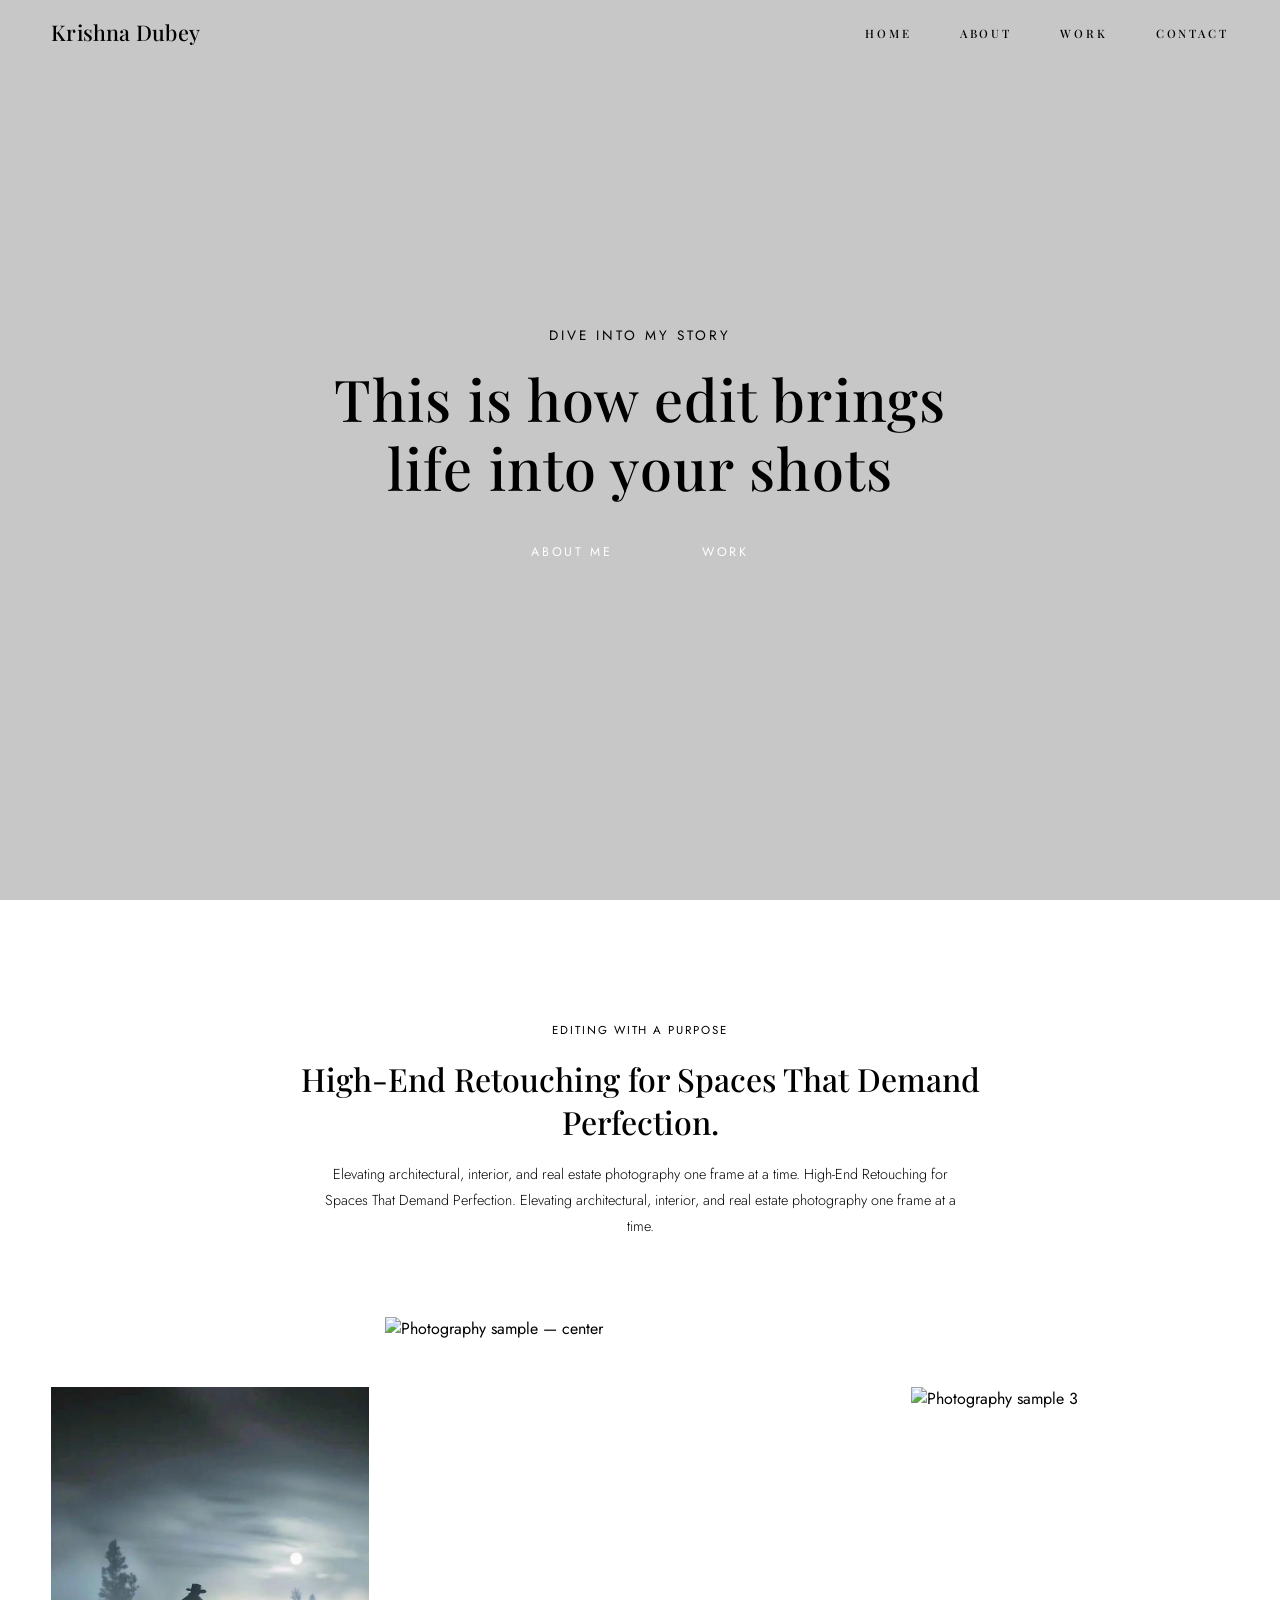
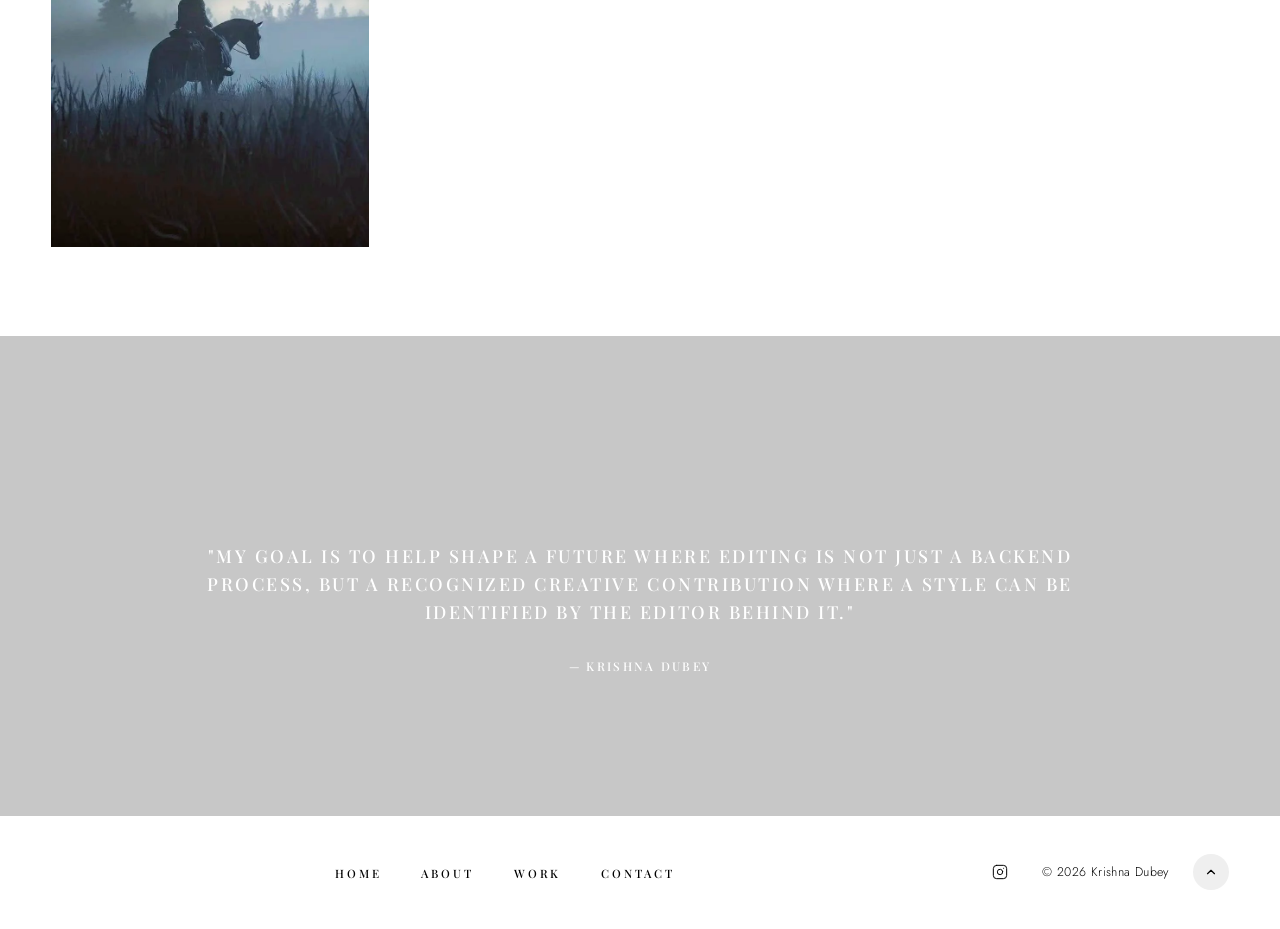
==== index.html @ 898adf87 "initial portfolio website" ====
<!DOCTYPE html>
<html lang="en">
<head>
  <meta charset="utf-8">
  <meta name="viewport" content="width=device-width, initial-scale=1">
  <title>Krishna Dubey</title>
  <link rel="preconnect" href="https://fonts.googleapis.com">
  <link rel="preconnect" href="https://fonts.gstatic.com" crossorigin>
  <link href="https://fonts.googleapis.com/css2?family=Playfair+Display:ital,wght@0,400;0,500;0,600;0,700;1,400&family=Jost:wght@200;300;400;500&display=swap" rel="stylesheet">
  <link rel="stylesheet" href="style.css">
  
</head>
<body>

  <!-- ===== HEADER ===== -->
  <header id="site-header">
    <a href="/" class="logo">Krishna Dubey</a>

    <nav aria-label="Main navigation">
      <ul>
        <li><a href="index.html">Home</a></li>
        <li><a href="about.html" class="active">About</a></li>
        <li><a href="work.html">Work</a></li>
        <li><a href="contact.html">Contact</a></li>
      </ul>
    </nav>

    <button class="nav-toggle" id="nav-toggle" aria-label="Toggle menu" aria-expanded="false">
      <span></span><span></span><span></span>
    </button>
  </header>

  <!-- Mobile Nav Overlay -->
  <div class="mobile-nav" id="mobile-nav" aria-hidden="true">
    <a href="#" onclick="closeMobileNav()">Home</a>
    <a href="#about" onclick="closeMobileNav()">About</a>
    <a href="#work" onclick="closeMobileNav()">Work</a>
    <a href="#contact" onclick="closeMobileNav()">Contact</a>
  </div>

  <!-- ===== HERO ===== -->
  <section class="hero" style="padding-top: 0;">
    <div class="hero__bg"></div>
    <div class="hero__overlay"></div>
    <div class="hero__content">
      <p class="hero__subtitle">Dive into my Story</p>
      <h1 class="hero__title">This is how edit brings life into your shots</h1>
      <div class="hero__buttons">
        <a href="#about" class="btn btn-primary">About Me</a>
        <a href="#work" class="btn btn-secondary">Work</a>
      </div>
    </div>
  </section>

  <!-- ===== TEXT BLOCK ===== -->
  <section class="text-block" id="about">
    <div class="text-block__inner reveal">
      <p class="label-text">Editing with a purpose</p>
      <h2 class="heading-2">High-End Retouching for Spaces That Demand Perfection.</h2>
      <p class="para-2">Elevating architectural, interior, and real estate photography one frame at a time. High-End Retouching for Spaces That Demand Perfection. Elevating architectural, interior, and real estate photography one frame at a time.</p>
    </div>
  </section>

  <!-- ===== GALLERY GRID ===== -->
  <section class="gallery-grid" id="work">
    <div class="gallery-grid__inner">
      <div class="gallery-grid__img gallery-grid__img--left reveal">
        <img
          src="./assets/images/_.webp"
          sizes="(min-width: 900px) 25vw, 50vw"
          alt="Photography sample 1"
          loading="lazy"
        >
      </div>
      <div class="gallery-grid__img gallery-grid__img--center reveal" style="transition-delay:0.12s">
        <img
          src="https://images-pw.pixieset.com/site/NV4471/YPwVkQ/3FA45922-5438-409C-A7E3-BE48A7AAF770_LOGO-affdc757-1500.jpg"
          srcset="https://images-pw.pixieset.com/site/NV4471/YPwVkQ/3FA45922-5438-409C-A7E3-BE48A7AAF770_LOGO-034592bf-300.jpg 300w,
                  https://images-pw.pixieset.com/site/NV4471/YPwVkQ/3FA45922-5438-409C-A7E3-BE48A7AAF770_LOGO-f8b06093-500.jpg 500w,
                  https://images-pw.pixieset.com/site/NV4471/YPwVkQ/3FA45922-5438-409C-A7E3-BE48A7AAF770_LOGO-affdc757-1500.jpg 1500w"
          sizes="(min-width: 900px) 40vw, 100vw"
          alt="Photography sample — center"
          loading="lazy"
          style="object-fit:cover; height:100%; object-position:50% 50%;"
        >
      </div>
      <div class="gallery-grid__img gallery-grid__img--right reveal" style="transition-delay:0.24s">
        <img
          src="https://images-pw.pixieset.com/site/NV4471/xW0max/288A5397-70be3fda-1500.jpg"
          srcset="https://images-pw.pixieset.com/site/NV4471/xW0max/288A5397-dc066a32-300.jpg 300w,
                  https://images-pw.pixieset.com/site/NV4471/xW0max/288A5397-27f3981e-500.jpg 500w,
                  https://images-pw.pixieset.com/site/NV4471/xW0max/288A5397-70be3fda-1500.jpg 1500w"
          sizes="(min-width: 900px) 25vw, 50vw"
          alt="Photography sample 3"
          loading="lazy"
        >
      </div>
    </div>
  </section>

  <!-- ===== QUOTE SECTION ===== -->
  <section class="quote-section">
    <div class="quote-section__bg"></div>
    <div class="quote-section__overlay"></div>
    <div class="quote-section__content reveal">
      <p class="quote-text">"My goal is to help shape a future where editing is not just a backend process, but a recognized creative contribution where a style can be identified by the editor behind it."</p>
      <p class="quote-author">— Krishna Dubey</p>
    </div>
  </section>

  <!-- ===== FOOTER ===== -->
  <footer id="contact">
    <div class="footer__inner">
      <nav class="footer__nav" aria-label="Footer navigation">
        <ul>
          <li><a href="index.html">Home</a></li>
           <li><a href="about.html" class="active">About</a></li>
           <li><a href="work.html">Work</a></li>
           <li><a href="contact.html">Contact</a></li>
        </ul>
      </nav>

      <div class="footer__social">
        <a href="https://www.instagram.com/krishna_d2.0/" target="_blank" rel="noopener noreferrer" aria-label="Instagram">
          <!-- Instagram SVG icon -->
          <svg xmlns="http://www.w3.org/2000/svg" width="16" height="16" viewBox="0 0 24 24" fill="none" stroke="currentColor" stroke-width="1.5" stroke-linecap="round" stroke-linejoin="round">
            <rect x="2" y="2" width="20" height="20" rx="5" ry="5"/><path d="M16 11.37A4 4 0 1 1 12.63 8 4 4 0 0 1 16 11.37z"/><line x1="17.5" y1="6.5" x2="17.51" y2="6.5"/>
          </svg>
        </a>
      </div>

      <p class="footer__copyright">© 2026 Krishna Dubey</p>

      <button class="footer__back-to-top" onclick="window.scrollTo({top:0,behavior:'smooth'})" aria-label="Back to top">
        <svg xmlns="http://www.w3.org/2000/svg" viewBox="0 0 24 24" fill="none" stroke="currentColor" stroke-width="2" stroke-linecap="round" stroke-linejoin="round">
          <polyline points="18 15 12 9 6 15"/>
        </svg>
      </button>
    </div>
  </footer>

  <!---
  <div class="pw-branding">Powered by <a href="https://pixieset.com" target="_blank" rel="noopener">Pixieset</a></div> -->

 
</body>
</html>
---- style.css ----
<style>
    /* ===== CSS VARIABLES ===== */
    :root {
      --bg: #F1F1E2;
      --text: #33372C;
      --detail: #D5DAC2;
      --accent-bg: #FBFBF4;
      --gold: #C4AA70;
      --dark-green: #4B523F;
      --white: #ffffff;
      --overlay: rgba(0,0,0,0.22);
      --transition: 0.38s cubic-bezier(0.4, 0, 0.2, 1);
    }

    /* ===== RESET ===== */
    *, *::before, *::after { box-sizing: border-box; margin: 0; padding: 0; }
    html { scroll-behavior: smooth; }
    body {
      font-family: 'Jost', sans-serif;
      background: var(--bg);
      color: var(--text);
      overflow-x: hidden;
    }
    img { display: block; max-width: 100%; }
    a { text-decoration: none; color: inherit; }
    ul { list-style: none; }

    /* ===== HEADER / NAV ===== */
    
    header {
      position: fixed;
      top: 0; left: 0; right: 0;
      z-index: 100;
      background: var(--bg);
      padding: 0 4vw;
      height: 64px;
      display: flex;
      align-items: center;
      justify-content: space-between;
      border-bottom: 1px solid var(--detail);
      transition: background var(--transition), box-shadow var(--transition);
    }
    header.scrolled {
      box-shadow: 0 2px 24px rgba(51,55,44,0.07);
    }

    .logo {
      font-family: 'Playfair Display', serif;
      font-weight: 500;
      font-size: clamp(1rem, 1.25vw + 0.5rem, 1.35rem);
      letter-spacing: 0.01em;
      color: var(--text);
      transition: color var(--transition);
    }
    .logo:hover { color: var(--gold); }

    nav ul {
      display: flex;
      gap: 3rem;
      align-items: center;
    }
    nav ul li a {
      font-family: 'Playfair Display', serif;
      font-weight: 500;
      font-size: 0.72rem;
      letter-spacing: 0.25em;
      text-transform: uppercase;
      color: var(--text);
      position: relative;
      padding-bottom: 3px;
      transition: color var(--transition);
    }
    nav ul li a::after {
      content: '';
      position: absolute;
      bottom: 0; left: 0;
      width: 0; height: 1px;
      background: var(--gold);
      transition: width var(--transition);
    }
    nav ul li a:hover { color: var(--gold); }
    nav ul li a:hover::after { width: 100%; }

    /* Hamburger */
    .nav-toggle {
      display: none;
      flex-direction: column;
      gap: 5px;
      cursor: pointer;
      padding: 4px;
    }
    .nav-toggle span {
      display: block;
      width: 24px; height: 1.5px;
      background: var(--text);
      transition: transform var(--transition), opacity var(--transition);
    }
    .nav-toggle.open span:nth-child(1) { transform: translateY(6.5px) rotate(45deg); }
    .nav-toggle.open span:nth-child(2) { opacity: 0; }
    .nav-toggle.open span:nth-child(3) { transform: translateY(-6.5px) rotate(-45deg); }

    /* Mobile nav */
    .mobile-nav {
      display: none;
      position: fixed;
      top: 64px; left: 0; right: 0; bottom: 0;
      background: var(--bg);
      z-index: 99;
      flex-direction: column;
      align-items: center;
      justify-content: center;
      gap: 2.5rem;
    }
    .mobile-nav.open { display: flex; }
    .mobile-nav a {
      font-family: 'Playfair Display', serif;
      font-size: clamp(1.8rem, 4vw, 2.5rem);
      font-weight: 500;
      color: var(--text);
      letter-spacing: 0.01em;
      transition: color var(--transition), transform var(--transition);
    }
    .mobile-nav a:hover { color: var(--gold); transform: translateX(8px); }

    /* ===== HERO SECTION ===== */
    .hero {
      position: relative;
      width: 100%;
      height: 100svh;
      min-height: 560px;
      display: flex;
      align-items: center;
      justify-content: center;
      overflow: hidden;
    }
    .hero__bg {
      position: absolute;
      inset: 0;
      background-image: url('https://images-pw.pixieset.com/site/NV4471/xW0mEP/IQ1A8264_2-11186ae3-1500.jpg');
      background-size: cover;
      background-position: 50% 50%;
      transform: scale(1.05);
      transition: transform 0.6s ease;
    }
    .hero:hover .hero__bg { transform: scale(1.0); }
    .hero__overlay {
      position: absolute;
      inset: 0;
      background: rgba(0,0,0,0.22);
    }
    .hero__content {
      position: relative;
      z-index: 2;
      text-align: center;
      padding: 0 2rem;
      display: flex;
      flex-direction: column;
      align-items: center;
      gap: 1.2rem;
      animation: fadeUp 1.2s cubic-bezier(0.22, 1, 0.36, 1) both;
    }
    @keyframes fadeUp {
      from { opacity: 0; transform: translateY(40px); }
      to   { opacity: 1; transform: translateY(0); }
    }
    .hero__subtitle {
      font-family: 'Jost', sans-serif;
      font-weight: 400;
      font-size: 0.85rem;
      letter-spacing: 0.22em;
      text-transform: uppercase;
      color: var(--white);
      animation-delay: 0.1s;
    }
    .hero__title {
      font-family: 'Playfair Display', serif;
      font-weight: 500;
      font-size: clamp(2rem, 4.5vw, 3.8rem);
      line-height: 1.2;
      letter-spacing: 0.02em;
      color: var(--white);
      max-width: 700px;
      animation-delay: 0.2s;
    }
    .hero__buttons {
      display: flex;
      gap: 1.2rem;
      flex-wrap: wrap;
      justify-content: center;
      margin-top: 0.5rem;
      animation-delay: 0.35s;
    }

    /* ===== BUTTONS ===== */
    .btn {
      display: inline-block;
      font-family: 'Jost', sans-serif;
      font-weight: 400;
      font-size: 0.78rem;
      letter-spacing: 0.21em;
      text-transform: uppercase;
      padding: 0.85rem 2.2rem;
      border: none;
      cursor: pointer;
      transition: background var(--transition), color var(--transition), transform var(--transition), box-shadow var(--transition);
      outline: none;
    }
    .btn-primary {
      background: var(--gold); /* #ff4d6d; */
      color:   white; /*var(--white); */
    }
    .btn-primary:hover {
      background: #ff4d6d;; /* var(--dark-green); */
      transform: translateY(-2px);
      box-shadow: 0 6px 24px rgba(0,0,0,0.18);
    }
    .btn-secondary {
      background: var(--gold);
      color: white; 
      /*
      background: #ff4d6d; 
      color:   white;  */
    }
    .btn-secondary:hover {
      background: #ff4d6d;; /* var(--dark-green); */
      transform: translateY(-2px);
      box-shadow: 0 6px 24px rgba(0,0,0,0.18);
    }

    /* ===== TEXT BLOCK ===== */
    .text-block {
      background: var(--bg);
      padding: clamp(4rem, 7vmax, 9rem) 4vw clamp(3.5rem, 6vmax, 8rem);
      display: flex;
      align-items: center;
      justify-content: center;
    }
    .text-block__inner {
      max-width: 820px;
      text-align: center;
      display: flex;
      flex-direction: column;
      gap: 1.2rem;
    }
    .label-text {
      font-family: 'Jost', sans-serif;
      font-weight: 400;
      font-size: 0.72rem;
      letter-spacing: 0.17em;
      text-transform: uppercase;
      color: var(--text);
    }
    .heading-2 {
      font-family: 'Playfair Display', serif;
      font-weight: 500;
      font-size: clamp(1.6rem, 2.5vw, 2.4rem);
      line-height: 1.35;
      letter-spacing: 0;
      color: var(--text);
    }
    .para-2 {
      font-family: 'Jost', sans-serif;
      font-weight: 300;
      font-size: clamp(0.9rem, 1vw, 1rem);
      line-height: 1.8;
      color: var(--text);
      max-width: 660px;
      margin: 0 auto;
    }

    /* ===== ASYMMETRIC GALLERY GRID ===== */
    .gallery-grid {
      background: var(--bg);
      padding: 0 4vw clamp(2rem, 4vmax, 5rem);
    }
    .gallery-grid__inner {
      display: grid;
      grid-template-columns: 1fr 1.6fr 1fr;
      grid-template-rows: auto;
      gap: 16px;
      max-width: 1400px;
      margin: 0 auto;
      align-items: center;
    }
    .gallery-grid__img {
      overflow: hidden;
      position: relative;
    }
    .gallery-grid__img img {
      width: 100%;
      height: 100%;
      object-fit: cover;
      display: block;
      transition: transform 0.65s cubic-bezier(0.25, 0.46, 0.45, 0.94), filter 0.65s ease;
      filter: brightness(1);
    }
    .gallery-grid__img:hover img {
      transform: scale(1.04);
      filter: brightness(0.93);
    }
    .gallery-grid__img--left { height: 460px; }
    .gallery-grid__img--center { height: 600px; }
    .gallery-grid__img--right { height: 460px; }

    /* ===== QUOTE SECTION ===== */
    .quote-section {
      position: relative;
      width: 100%;
      min-height: 480px;
      display: flex;
      align-items: center;
      justify-content: center;
      overflow: hidden;
      padding: clamp(5rem, 9vmax, 12rem) 4vw;
    }
    .quote-section__bg {
      position: absolute;
      inset: 0;
      background-image: url('https://images-pw.pixieset.com/site/NV4471/Zynr8a/288A5354-9b88cc75-1500.jpg');
      background-size: cover;
      background-position: 50% 50%;
      transform: scale(1.04);
      transition: transform 0.6s ease;
    }
    .quote-section:hover .quote-section__bg { transform: scale(1.0); }
    .quote-section__overlay {
      position: absolute;
      inset: 0;
      background: rgba(0,0,0,0.22);
    }
    .quote-section__content {
      position: relative;
      z-index: 2;
      max-width: 880px;
      text-align: center;
      animation: none;
    }
    .quote-text {
      font-family: 'Playfair Display', serif;
      font-weight: 500;
      font-size: clamp(1rem, 1.4vw, 1.3rem);
      line-height: 1.55;
      letter-spacing: 0.14em;
      text-transform: uppercase;
      color:  white; /*var(--white); */
      margin-bottom: 2rem;
    }
    .quote-author {
      font-family: 'Playfair Display', serif;
      font-weight: 500;
      font-size: clamp(0.75rem, 0.9vw, 0.9rem);
      letter-spacing: 0.19em;
      text-transform: uppercase;
      color: white; /*var(--white) */
    }

    /* ===== FOOTER ===== */
    footer {
      background: var(--bg);
      border-top: 1px solid var(--detail);
      padding: clamp(2rem, 3vmax, 3.5rem) 4vw;
    }
    .footer__inner {
      max-width: 1400px;
      margin: 0 auto;
      display: grid;
      grid-template-columns: 1fr auto auto auto;
      align-items: center;
      gap: 1.5rem;
    }
    .footer__nav ul {
      display: flex;
      gap: 2.5rem;
      flex-wrap: wrap;
      justify-content: center;
    }
    .footer__nav ul li a {
      font-family: 'Playfair Display', serif;
      font-weight: 500;
      font-size: 0.72rem;
      letter-spacing: 0.25em;
      text-transform: uppercase;
      color: var(--text);
      transition: color var(--transition);
    }
    .footer__nav ul li a:hover { color: var(--gold); }

    .footer__social a {
      display: flex;
      align-items: center;
      justify-content: center;
      color: var(--text);
      font-size: 1.1rem;
      width: 36px; height: 36px;
      border-radius: 50%;
      border: 1px solid var(--detail);
      transition: color var(--transition), border-color var(--transition), transform var(--transition);
    }
    .footer__social a:hover {
      color: var(--gold);
      border-color: var(--gold);
      transform: scale(1.12);
    }

    .footer__copyright {
      font-size: 0.78rem;
      font-weight: 300;
      color: var(--text);
      letter-spacing: 0.03em;
    }

    .footer__back-to-top {
      display: flex;
      align-items: center;
      justify-content: center;
      width: 36px; height: 36px;
      border: 1px solid var(--detail);
      border-radius: 50%;
      cursor: pointer;
      transition: border-color var(--transition), transform var(--transition);
      color: var(--text);
    }
    .footer__back-to-top:hover {
      border-color: var(--gold);
      transform: translateY(-3px);
      color: var(--gold);
    }
    .footer__back-to-top svg { width: 14px; height: 14px; }

    /* ===== PIXIESET BRANDING (hidden in clone) ===== */
    .pw-branding {
      text-align: center;
      padding: 0.6rem;
      font-size: 0.72rem;
      color: var(--text);
      opacity: 0.45;
      border-top: 1px solid var(--detail);
      background: var(--bg);
    }
    .pw-branding a { color: inherit; }

    /* ===== SCROLL REVEAL ===== */
    .reveal {
      opacity: 1; 
      transform: translateY(32px);
      transition: opacity 0.75s cubic-bezier(0.22, 1, 0.36, 1), transform 0.75s cubic-bezier(0.22, 1, 0.36, 1);
    }
    .reveal.visible {
      opacity: 1;
      transform: translateY(0);
    }

    .active {
      color: var(--gold);
    }

    /* ===== RESPONSIVE ===== */
    @media (max-width: 900px) {
      nav ul { display: none; }
      .nav-toggle { display: flex; }

      .gallery-grid__inner {
        grid-template-columns: 1fr 1fr;
        grid-template-rows: auto auto;
      }
      .gallery-grid__img--left { height: 300px; }
      .gallery-grid__img--center { height: 420px; grid-column: 1 / -1; order: -1; }
      .gallery-grid__img--right { height: 300px; }

      .footer__inner {
        grid-template-columns: 1fr;
        text-align: center;
      }
      .footer__nav ul { justify-content: center; gap: 1.5rem; }
      .footer__social { display: flex; justify-content: center; }
      .footer__back-to-top { margin: 0 auto; }
    }

    @media (max-width: 560px) {
      .gallery-grid__inner {
        grid-template-columns: 1fr;
      }
      .gallery-grid__img--left,
      .gallery-grid__img--right { height: 260px; }
      .gallery-grid__img--center { height: 340px; }
    }





  </style>
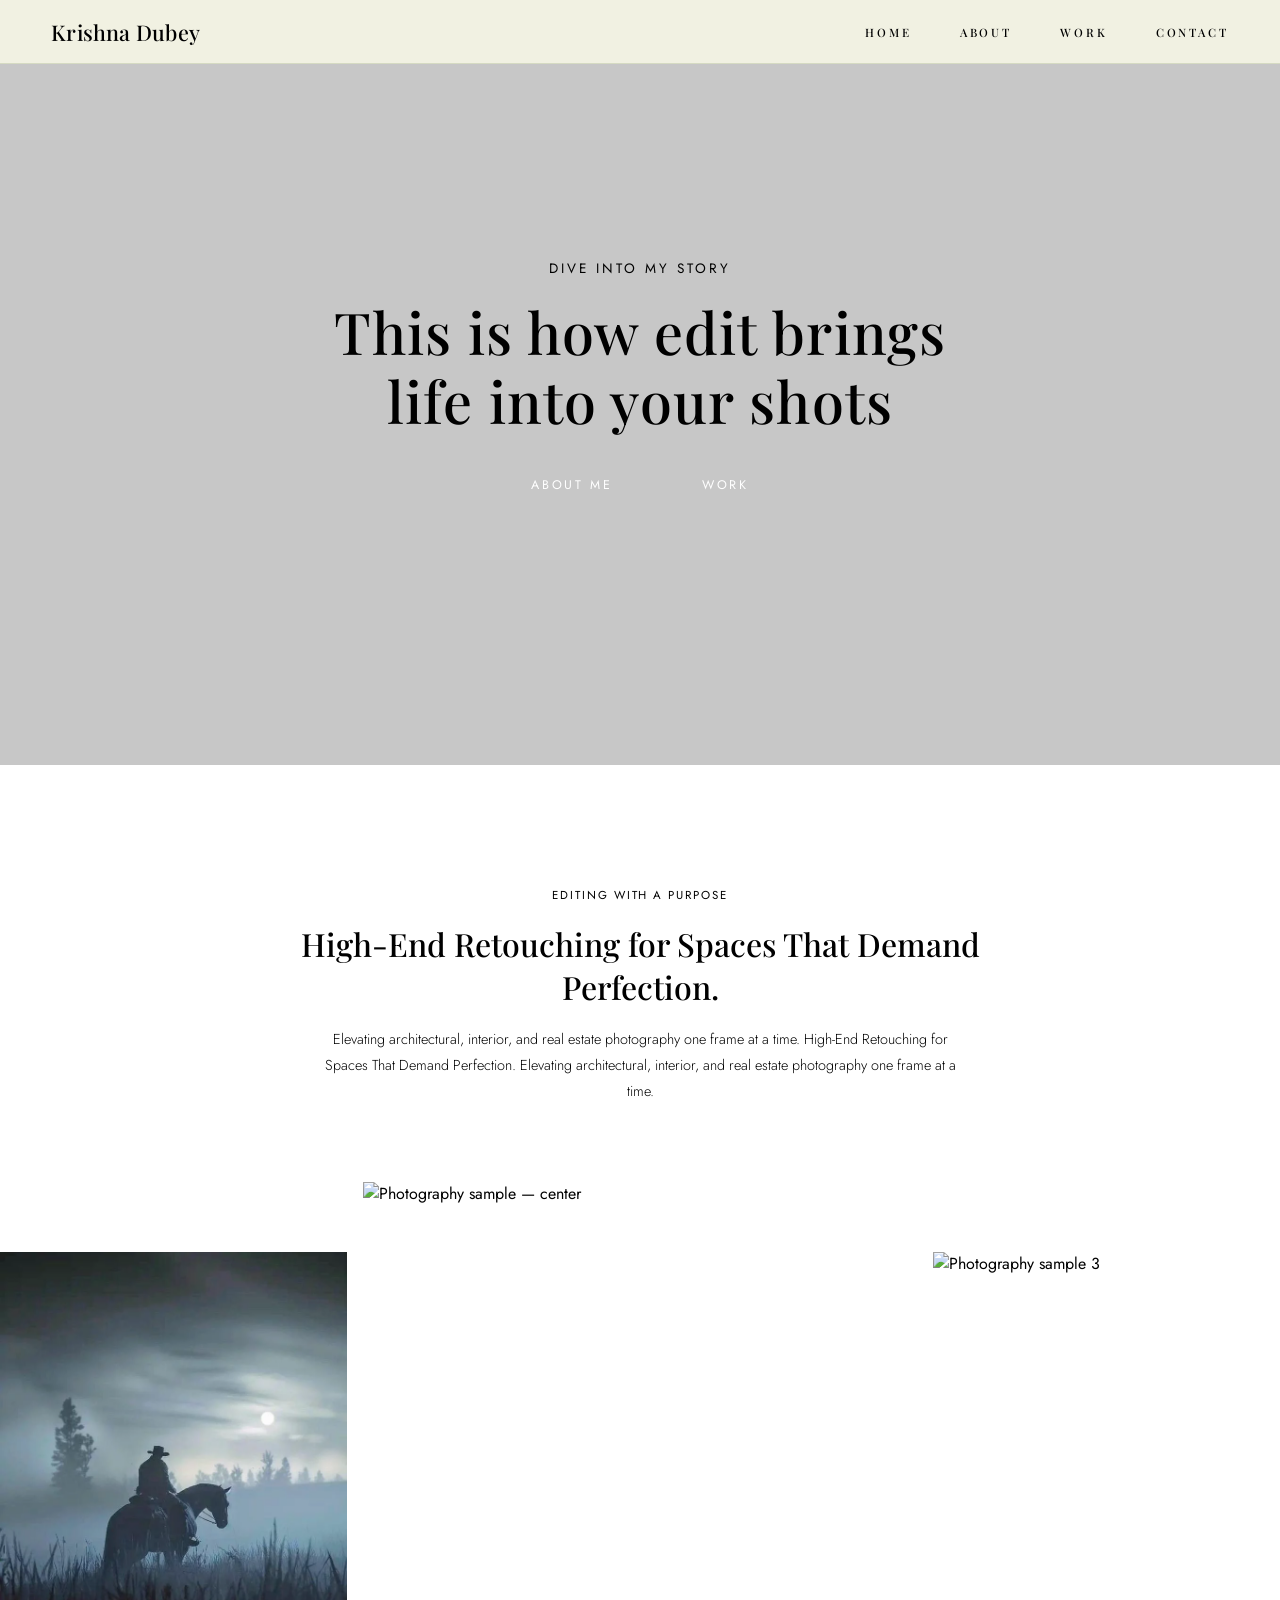
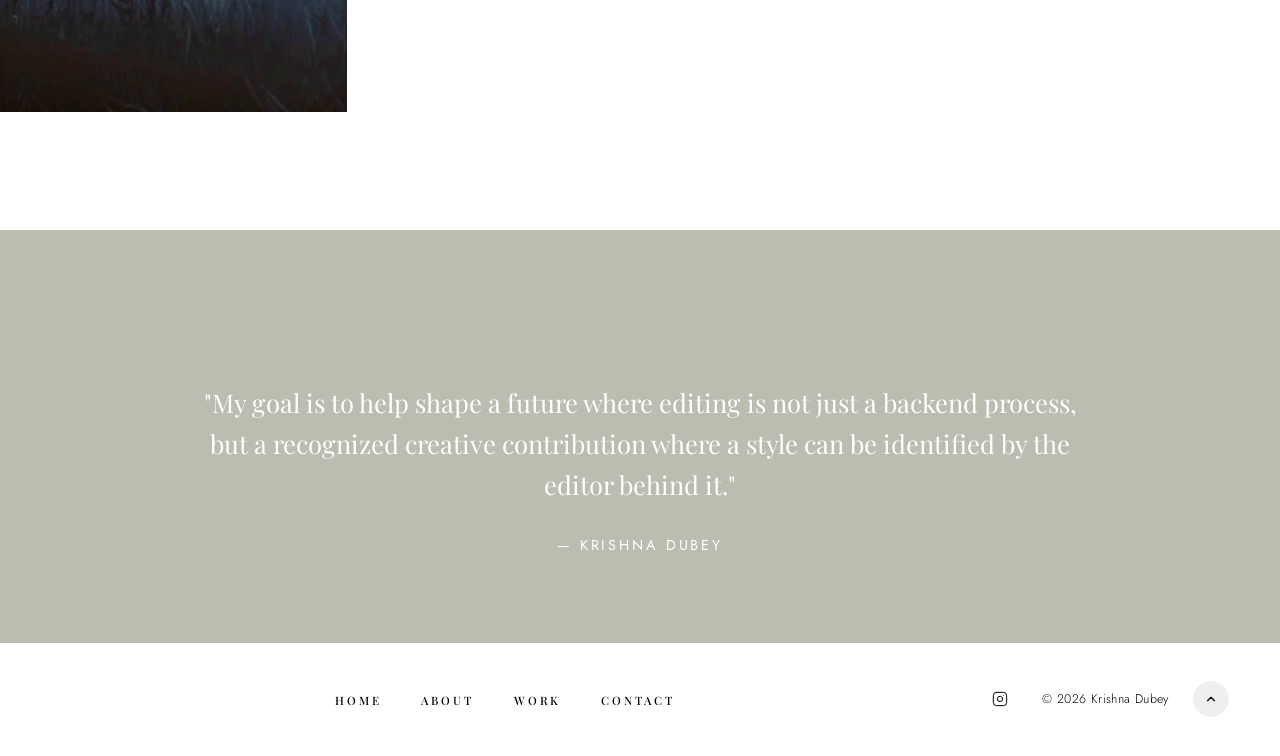
==== commit 1954ecff: "updating code for header backround" ====
--- a/index.html
+++ b/index.html
@@ -28,14 +28,16 @@
     <button class="nav-toggle" id="nav-toggle" aria-label="Toggle menu" aria-expanded="false">
       <span></span><span></span><span></span>
     </button>
+    
   </header>
+
 
   <!-- Mobile Nav Overlay -->
   <div class="mobile-nav" id="mobile-nav" aria-hidden="true">
-    <a href="#" onclick="closeMobileNav()">Home</a>
-    <a href="#about" onclick="closeMobileNav()">About</a>
-    <a href="#work" onclick="closeMobileNav()">Work</a>
-    <a href="#contact" onclick="closeMobileNav()">Contact</a>
+    <a href="index.html" onclick="closeMobileNav()">Home</a>
+    <a href="about.html" onclick="closeMobileNav()">About</a>
+    <a href="work.html" onclick="closeMobileNav()">Work</a>
+    <a href="contact.html" onclick="closeMobileNav()">Contact</a>
   </div>
 
   <!-- ===== HERO ===== -->
@@ -66,7 +68,7 @@
     <div class="gallery-grid__inner">
       <div class="gallery-grid__img gallery-grid__img--left reveal">
         <img
-          src="./assets/images/_.webp"
+          src="./assets/images/temp1.webp"
           sizes="(min-width: 900px) 25vw, 50vw"
           alt="Photography sample 1"
           loading="lazy"
@@ -139,8 +141,21 @@
     </div>
   </footer>
 
-  <!---
-  <div class="pw-branding">Powered by <a href="https://pixieset.com" target="_blank" rel="noopener">Pixieset</a></div> -->
+
+<script>
+const toggle = document.getElementById("nav-toggle");
+const mobileNav = document.getElementById("mobile-nav");
+
+toggle.addEventListener("click", () => {
+  toggle.classList.toggle("open");
+  mobileNav.classList.toggle("open");
+});
+
+function closeMobileNav() {
+  toggle.classList.remove("open");
+  mobileNav.classList.remove("open");
+}
+</script>
 
  
 </body>
--- a/style.css
+++ b/style.css
@@ -26,6 +26,8 @@
     ul { list-style: none; }
 
     /* ===== HEADER / NAV ===== */
+
+     /*
     
     header {
       position: fixed;
@@ -40,6 +42,23 @@
       border-bottom: 1px solid var(--detail);
       transition: background var(--transition), box-shadow var(--transition);
     }
+    */ 
+
+    header {
+      position: fixed;
+      top: 0;
+      left: 0;
+      width: 100%;
+      height: 64px;
+      background: #F1F1E2;
+      border-bottom: 1px solid #D5DAC2;
+      z-index: 9999;
+      display: flex;
+      align-items: center;
+      justify-content: space-between;
+      padding: 0 4vw;
+    }
+
     header.scrolled {
       box-shadow: 0 2px 24px rgba(51,55,44,0.07);
     }
@@ -126,8 +145,9 @@
     .hero {
       position: relative;
       width: 100%;
-      height: 100svh;
-      min-height: 560px;
+      /* height: 100svh; */
+      min-height: 85vh;
+      /* min-height: 560px; */
       display: flex;
       align-items: center;
       justify-content: center;
@@ -270,8 +290,13 @@
 
     /* ===== ASYMMETRIC GALLERY GRID ===== */
     .gallery-grid {
+      /*
       background: var(--bg);
       padding: 0 4vw clamp(2rem, 4vmax, 5rem);
+      */
+      position: relative;
+      z-index: 2;
+      margin-bottom: 60px;
     }
     .gallery-grid__inner {
       display: grid;
@@ -304,6 +329,7 @@
 
     /* ===== QUOTE SECTION ===== */
     .quote-section {
+      /*
       position: relative;
       width: 100%;
       min-height: 480px;
@@ -312,6 +338,14 @@
       justify-content: center;
       overflow: hidden;
       padding: clamp(5rem, 9vmax, 12rem) 4vw;
+      */
+      position: relative;
+      width: 100%;
+      padding: 120px 20px;
+      margin-top: 80px;
+      background: #F1F1E2;
+      overflow: hidden;
+      z-index: 1;
     }
     .quote-section__bg {
       position: absolute;
@@ -329,29 +363,49 @@
       background: rgba(0,0,0,0.22);
     }
     .quote-section__content {
+      /*
       position: relative;
       z-index: 2;
       max-width: 880px;
       text-align: center;
       animation: none;
+      */
+      max-width: 900px;
+      margin: 0 auto;
+      text-align: center;
+      position: relative;
+      z-index: 2;
     }
     .quote-text {
+      /*
       font-family: 'Playfair Display', serif;
       font-weight: 500;
       font-size: clamp(1rem, 1.4vw, 1.3rem);
       line-height: 1.55;
       letter-spacing: 0.14em;
       text-transform: uppercase;
-      color:  white; /*var(--white); */
+      color:  white; /*var(--white); 
       margin-bottom: 2rem;
+      */
+      font-size: clamp(1.4rem, 2vw, 2.4rem);
+      line-height: 1.6;
+      font-family: 'Playfair Display', serif;
+      color:  white; 
     }
     .quote-author {
+      /*
       font-family: 'Playfair Display', serif;
       font-weight: 500;
       font-size: clamp(0.75rem, 0.9vw, 0.9rem);
       letter-spacing: 0.19em;
       text-transform: uppercase;
-      color: white; /*var(--white) */
+      color: white; //var(--white) 
+      */
+      margin-top: 30px;
+      font-size: 0.9rem;
+      letter-spacing: 0.2em;
+      text-transform: uppercase;
+      color: white;
     }
 
     /* ===== FOOTER ===== */
@@ -486,7 +540,112 @@
     }
 
 
-
-
+/* =========================
+   MOBILE RESPONSIVE FIXES
+========================= */
+
+
+@media (max-width: 768px) {
+
+  /* HEADER */
+  header {
+    position: fixed;
+    top: 0;
+    left: 0;
+    width: 100%;
+    height: 60px;
+    padding: 0 18px;
+    background: #F1F1E2;
+    display: flex;
+    align-items: center;
+    justify-content: space-between;
+    z-index: 9999;
+  }
+
+  /* LOGO */
+  .logo {
+    font-size: 0.95rem;
+    letter-spacing: 0.03em;
+    z-index: 10000;
+  }
+
+  /* HIDE DESKTOP NAV */
+  nav ul {
+    display: none;
+  }
+
+  /* HAMBURGER */
+  .nav-toggle {
+    display: flex;
+    flex-direction: column;
+    gap: 5px;
+    background: none;
+    border: none;
+    cursor: pointer;
+    z-index: 10000;
+  }
+
+  .nav-toggle span {
+    width: 24px;
+    height: 2px;
+    background: #33372C;
+    display: block;
+  }
+
+  /* MOBILE NAV */
+  .mobile-nav {
+    position: fixed;
+    top: 60px;
+    left: 0;
+    width: 100%;
+    height: calc(100vh - 60px);
+    background: #F1F1E2;
+
+    display: none;
+
+    flex-direction: column;
+    justify-content: center;
+    align-items: center;
+
+    gap: 32px;
+
+    z-index: 9998;
+  }
+
+  .mobile-nav.open {
+    display: flex;
+  }
+
+  .mobile-nav a {
+    font-size: 1.5rem;
+    font-family: 'Playfair Display', serif;
+  }
+
+  /* HERO */
+  .hero {
+    min-height: 85vh;
+    padding: 100px 20px 60px;
+  }
+
+  .hero__title {
+    font-size: 2rem;
+    line-height: 1.2;
+    text-align: center;
+  }
+
+  .hero__subtitle {
+    text-align: center;
+  }
+
+  .hero__buttons {
+    flex-direction: column;
+    align-items: center;
+  }
+
+}
+
+body {
+  overflow-x: hidden;
+}
 
   </style>
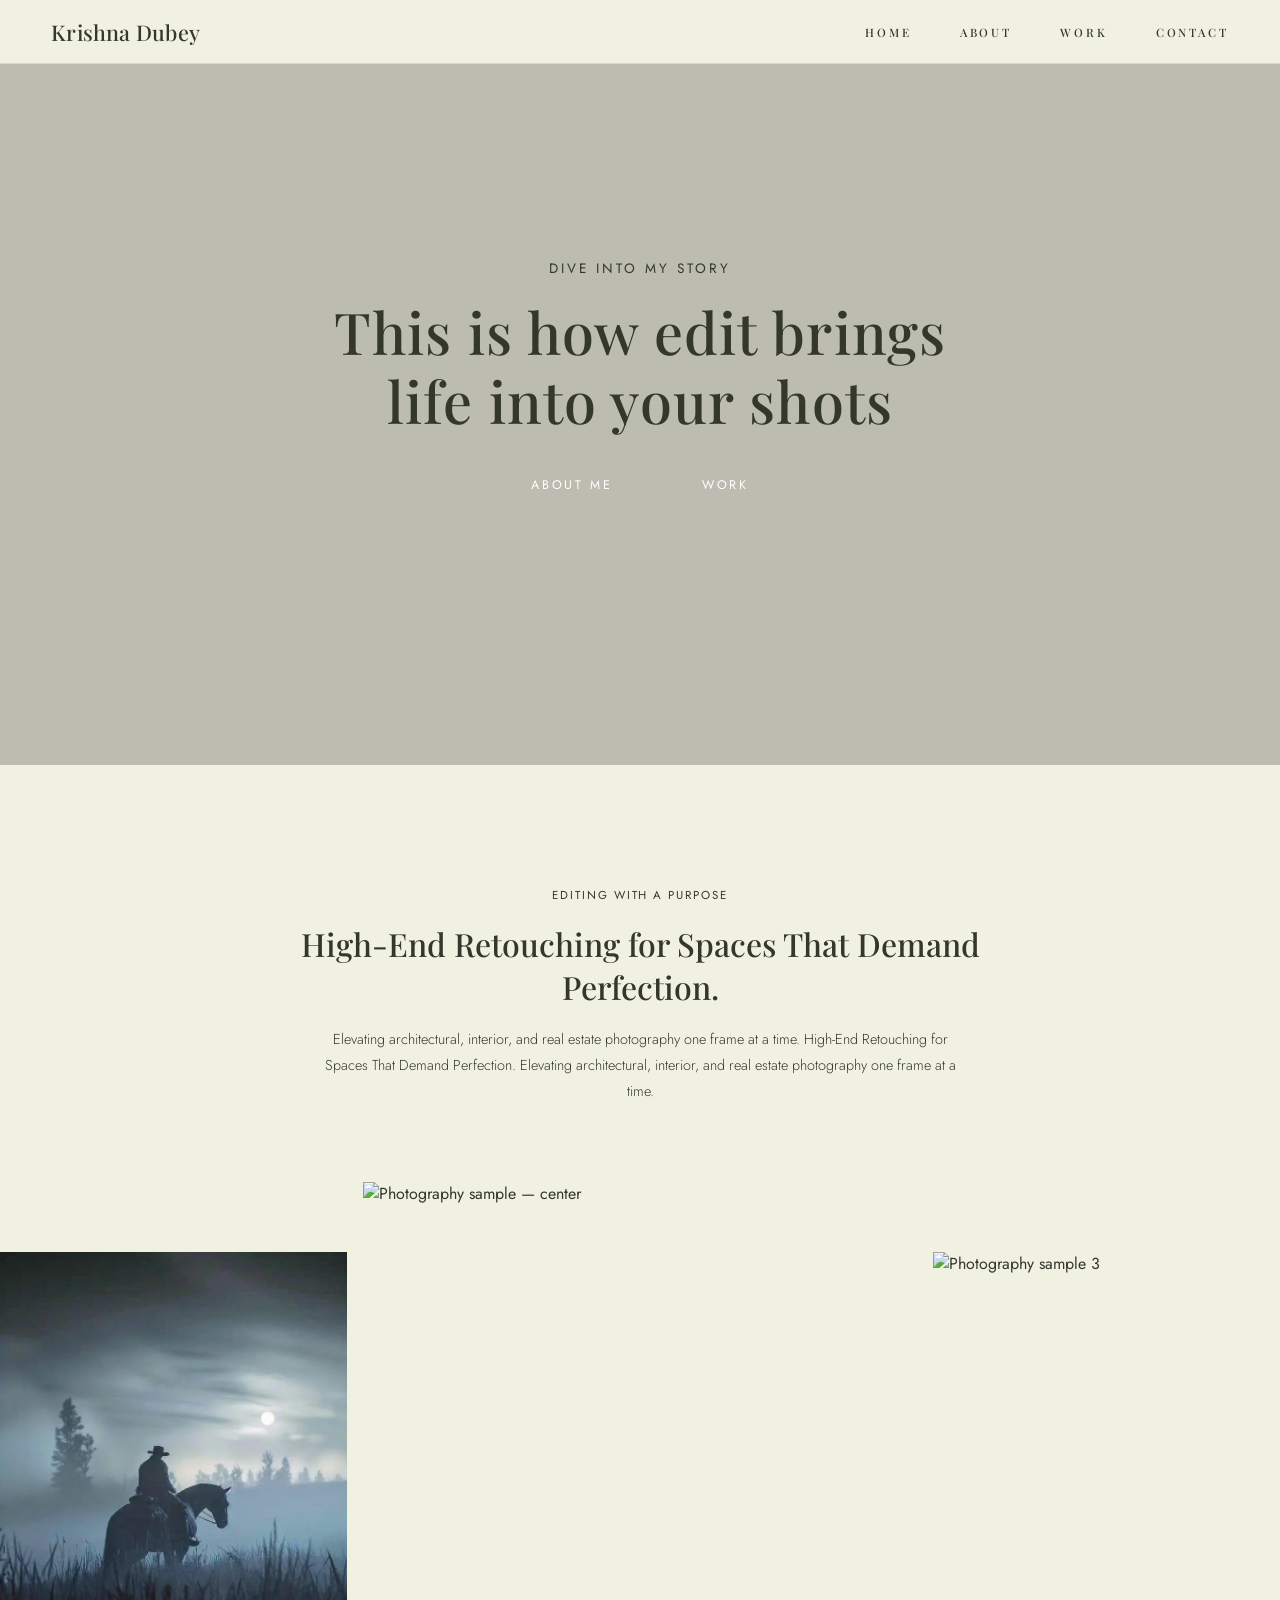
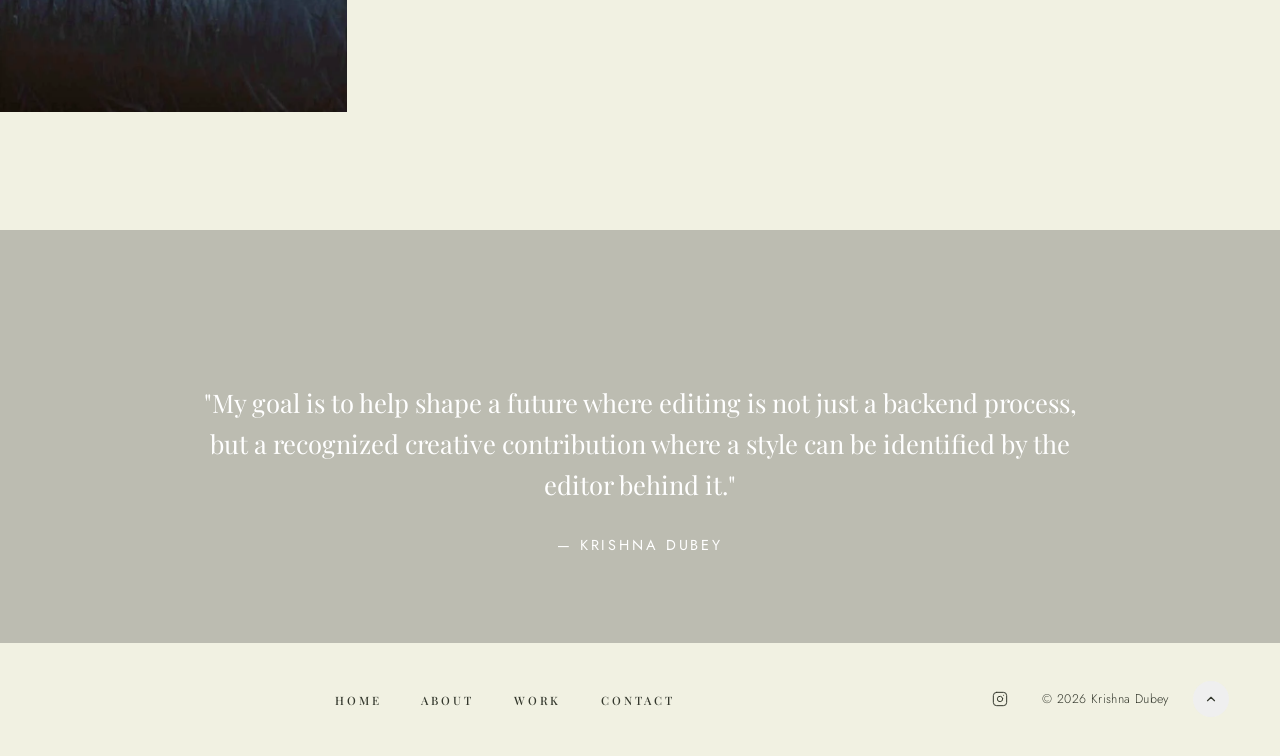
==== commit db322b61: "committing winter sun related changes" ====
--- a/index.html
+++ b/index.html
@@ -48,8 +48,8 @@
       <p class="hero__subtitle">Dive into my Story</p>
       <h1 class="hero__title">This is how edit brings life into your shots</h1>
       <div class="hero__buttons">
-        <a href="#about" class="btn btn-primary">About Me</a>
-        <a href="#work" class="btn btn-secondary">Work</a>
+        <a href="about.html" class="btn btn-primary">About Me</a>
+        <a href="work.html" class="btn btn-secondary">Work</a>
       </div>
     </div>
   </section>
--- a/style.css
+++ b/style.css
@@ -413,6 +413,7 @@
       background: var(--bg);
       border-top: 1px solid var(--detail);
       padding: clamp(2rem, 3vmax, 3.5rem) 4vw;
+      
     }
     .footer__inner {
       max-width: 1400px;
@@ -645,7 +646,9 @@
 }
 
 body {
-  overflow-x: hidden;
+  /*overflow-x: hidden; */
+  background-color: #F1F1E2; 
+  color: #33372C;
 }
 
   </style>
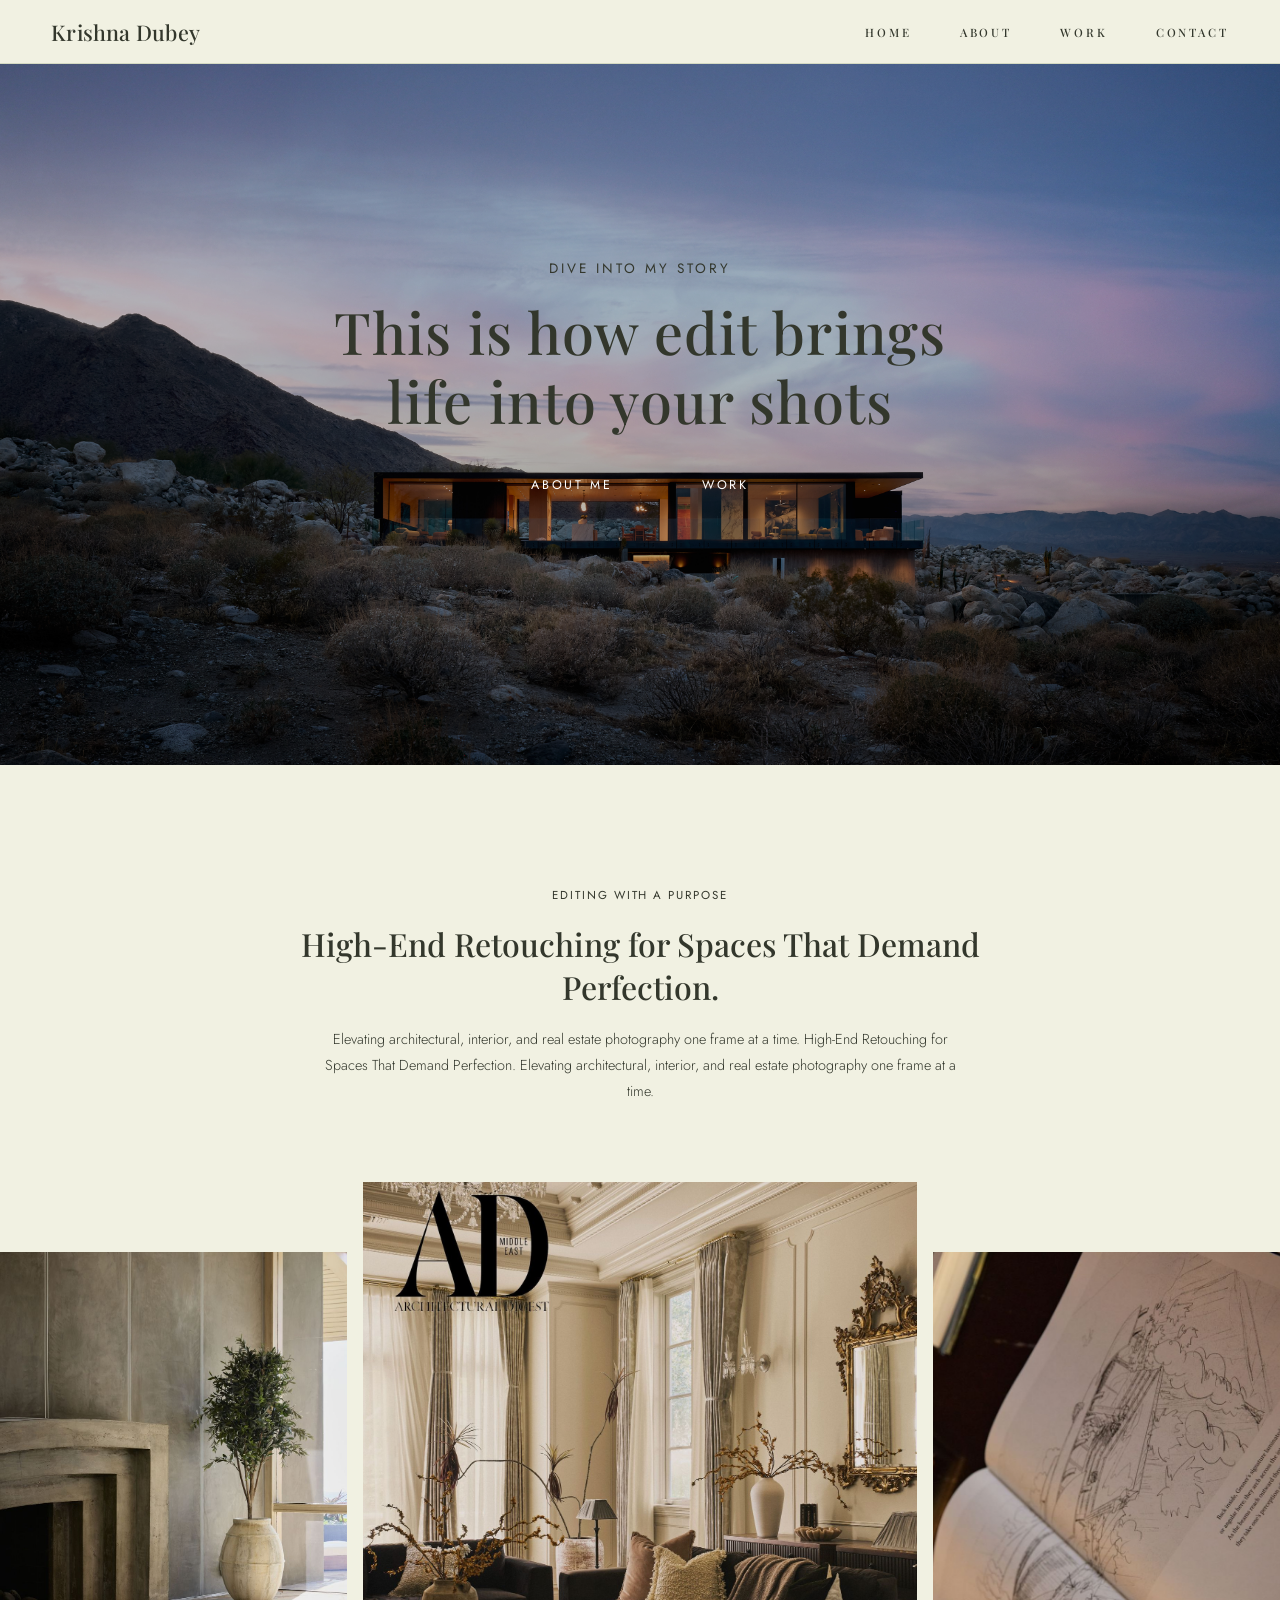
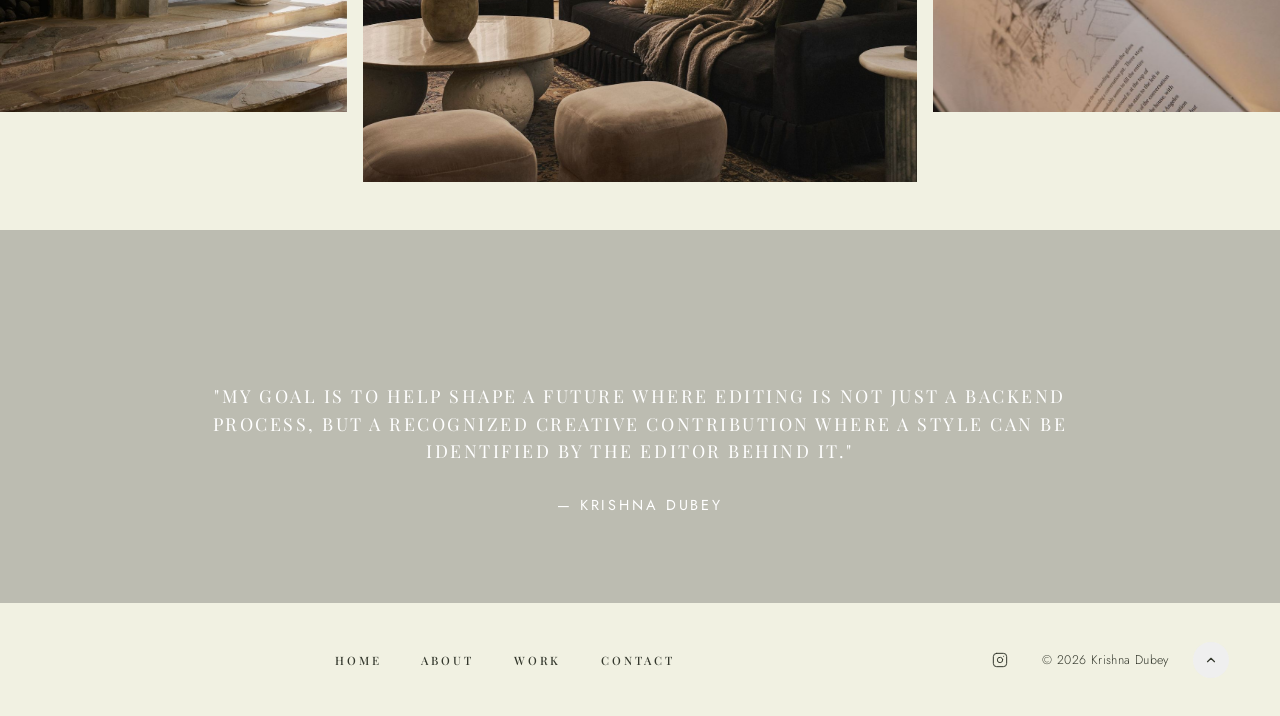
==== commit f59a07bd: "committing changes from Krishna's machine" ====
--- a/index.html
+++ b/index.html
@@ -63,23 +63,19 @@
     </div>
   </section>
 
-  <!-- ===== GALLERY GRID ===== -->
+  <!-- ===== GALLERY GRID ===== ===-->
   <section class="gallery-grid" id="work">
     <div class="gallery-grid__inner">
       <div class="gallery-grid__img gallery-grid__img--left reveal">
         <img
-          src="./assets/images/temp1.webp"
-          sizes="(min-width: 900px) 25vw, 50vw"
+          src="./assets/images/Gallery/288A4763-5d4e926c-1000.jpg"
           alt="Photography sample 1"
           loading="lazy"
         >
       </div>
       <div class="gallery-grid__img gallery-grid__img--center reveal" style="transition-delay:0.12s">
         <img
-          src="https://images-pw.pixieset.com/site/NV4471/YPwVkQ/3FA45922-5438-409C-A7E3-BE48A7AAF770_LOGO-affdc757-1500.jpg"
-          srcset="https://images-pw.pixieset.com/site/NV4471/YPwVkQ/3FA45922-5438-409C-A7E3-BE48A7AAF770_LOGO-034592bf-300.jpg 300w,
-                  https://images-pw.pixieset.com/site/NV4471/YPwVkQ/3FA45922-5438-409C-A7E3-BE48A7AAF770_LOGO-f8b06093-500.jpg 500w,
-                  https://images-pw.pixieset.com/site/NV4471/YPwVkQ/3FA45922-5438-409C-A7E3-BE48A7AAF770_LOGO-affdc757-1500.jpg 1500w"
+          src="./assets/images/Gallery/3FA45922-5438-409C-A7E3-BE48A7AAF770_LOGO-affdc757-1500.jpg"
           sizes="(min-width: 900px) 40vw, 100vw"
           alt="Photography sample — center"
           loading="lazy"
@@ -88,10 +84,7 @@
       </div>
       <div class="gallery-grid__img gallery-grid__img--right reveal" style="transition-delay:0.24s">
         <img
-          src="https://images-pw.pixieset.com/site/NV4471/xW0max/288A5397-70be3fda-1500.jpg"
-          srcset="https://images-pw.pixieset.com/site/NV4471/xW0max/288A5397-dc066a32-300.jpg 300w,
-                  https://images-pw.pixieset.com/site/NV4471/xW0max/288A5397-27f3981e-500.jpg 500w,
-                  https://images-pw.pixieset.com/site/NV4471/xW0max/288A5397-70be3fda-1500.jpg 1500w"
+          src="./assets/images/Gallery/288A5397-70be3fda-1500.jpg"
           sizes="(min-width: 900px) 25vw, 50vw"
           alt="Photography sample 3"
           loading="lazy"
@@ -143,6 +136,12 @@
 
 
 <script>
+
+   const header = document.getElementById('site-header');
+    window.addEventListener('scroll', () => {
+      header.classList.toggle('scrolled', window.scrollY > 10);
+    });
+    
 const toggle = document.getElementById("nav-toggle");
 const mobileNav = document.getElementById("mobile-nav");
 
--- a/style.css
+++ b/style.css
@@ -156,7 +156,7 @@
     .hero__bg {
       position: absolute;
       inset: 0;
-      background-image: url('https://images-pw.pixieset.com/site/NV4471/xW0mEP/IQ1A8264_2-11186ae3-1500.jpg');
+      background-image: url('./assets/images/winter-sun/IQ1A8264_2.jpg');
       background-size: cover;
       background-position: 50% 50%;
       transform: scale(1.05);
@@ -387,10 +387,14 @@
       color:  white; /*var(--white); 
       margin-bottom: 2rem;
       */
-      font-size: clamp(1.4rem, 2vw, 2.4rem);
-      line-height: 1.6;
+      font-family: 'Playfair Display', serif;
+      /*font-size: clamp(1.4rem, 2vw, 2.4rem); */
+      font-size: clamp(1rem, 1.4vw, 1.3rem);
+      line-height: 1.55;
+      letter-spacing: 0.14em;
       font-family: 'Playfair Display', serif;
       color:  white; 
+      text-transform: uppercase;
     }
     .quote-author {
       /*
@@ -651,4 +655,41 @@
   color: #33372C;
 }
 
+/* HEADER NAVIGATION HOVER EFFECT */
+nav ul li a {
+  position: relative;
+
+  text-decoration: none;
+
+  transition: color 0.3s ease;
+}
+
+/* underline */
+nav ul li a::after {
+  content: "";
+
+  position: absolute;
+
+  left: 0;
+  bottom: -4px;
+
+  width: 0;
+
+  height: 1px;
+
+  background-color: #C4AA70;
+
+  transition: width 0.3s ease;
+}
+
+/* hover animation */
+nav ul li a:hover::after {
+  width: 100%;
+}
+
+/* optional text color change */
+nav ul li a:hover {
+  color: #C4AA70;
+}
+
   </style>
